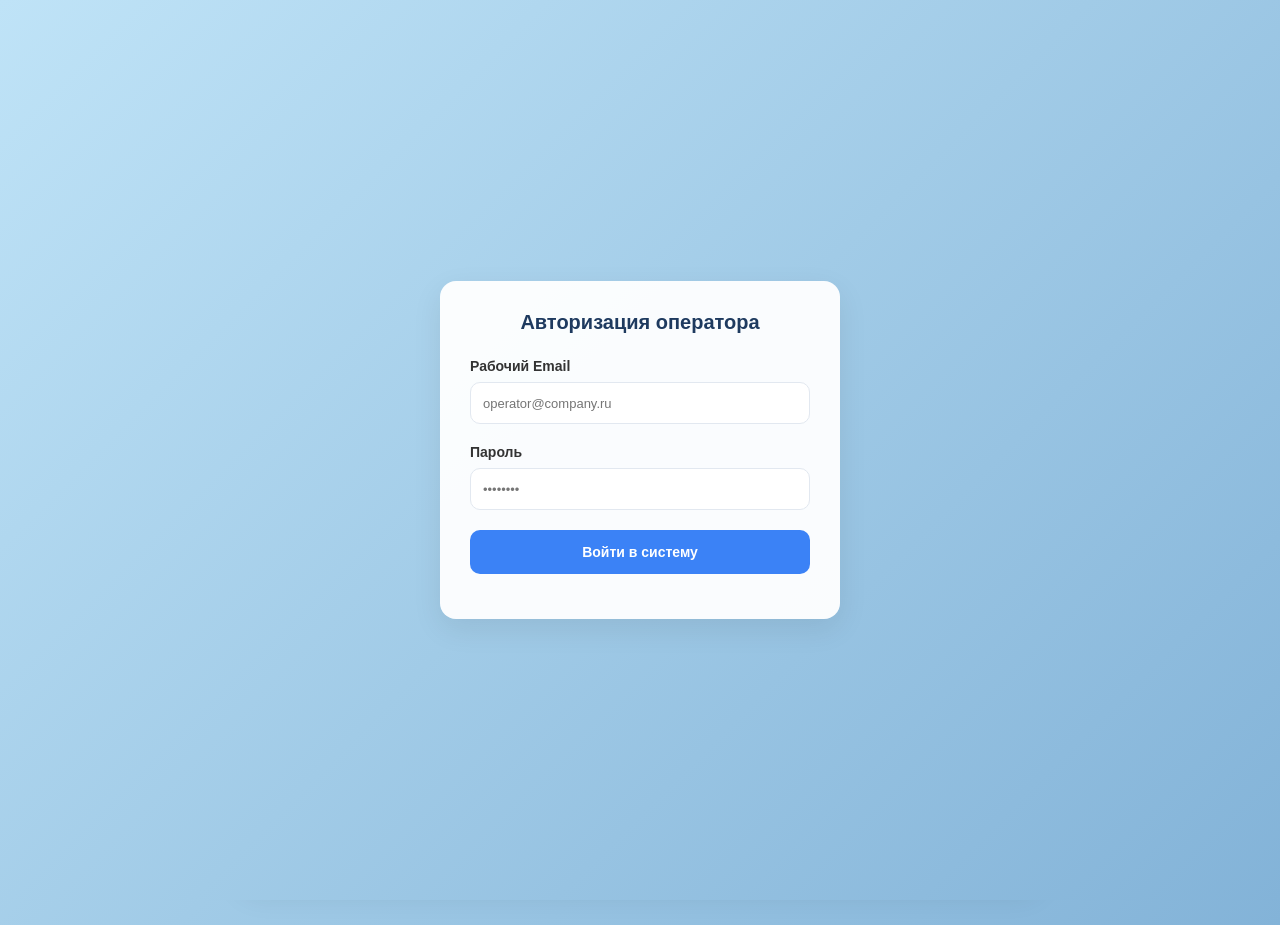
==== breaks.html @ 00e9ad68 "стабил" ====
<!DOCTYPE html>
<html lang="ru">
<head>
    <meta charset="UTF-8">
    <link rel="icon" type="image/jpg" href="favicon.jpg">
    <meta name="viewport" content="width=device-width, initial-scale=1.0">
    <title>Панель перерывов</title>
    <!-- Подключаем наш общий премиальный стиль -->
    <link rel="stylesheet" href="style.css">
</head>
<body>

<!-- ЭКРАН ЗАГРУЗКИ / ПРОВЕРКИ СЕССИИ -->
<div id="auth-loader" class="modal-overlay open" style="z-index: 9999; background: var(--bg-main);">
    <div style="text-align: center; padding: 30px 0;">
        <div style="font-size: 32px; margin-bottom: 16px; animation: pulse 1.5s infinite;">⏳</div>
        <h3 style="color: var(--text-main);">Проверка доступа...</h3>
    </div>
</div>

<!-- ОКНО ВЫБОРА КАНАЛА -->
<div id="channel-screen" class="hide">
    <div class="mac-channel-card">
        <div class="mac-channel-title">Выберите канал связи</div>
        
        <button class="btn-mac-channel ch-hl" onclick="selectChannel('HL')">
            <span>📞</span> Горячая линия
        </button>
        <button class="btn-mac-channel ch-live" onclick="selectChannel('LIVE')">
            <span>💬</span> Чат LIVETEX
        </button>
        <button class="btn-mac-channel ch-night" onclick="selectChannel('NIGHT')">
            <span>🌙</span> Чат LIVETEX Ночь
        </button>
        
        <button id="btn-back-to-id" class="btn-mac-channel hide" style="margin-top: 20px; border: 1px dashed rgba(255,255,255,0.2); background: transparent;" onclick="window.location.href='index.html'">
            <span>🏠</span> ИД 2.0
        </button>

        <!-- 🆕 КНОПКА ДЛЯ АДМИНА -->
        <button id="btn-admin-panel" class="btn-mac-channel hide" style="margin-top: 10px; background: rgba(255, 95, 86, 0.1); border-color: rgba(255, 95, 86, 0.3); color: #ff5f56;" onclick="openAdminPanel()">
            <span>👑</span> Панель Администратора
        </button>
    </div>
</div>

<!-- ОСНОВНОЕ ПРИЛОЖЕНИЕ ПЕРЕРЫВОВ (Без внешнего скролла) -->
<div id="breaks-app" class="hide app-fullscreen-wrapper">
    
    <!-- НОВЫЙ БЛОК СТАТИСТИКИ -->
    <div id="op-stats-hover" class="op-stats-hover">
        <div style="margin-bottom: 4px;">За смену: <span id="stat-shift-time">0 мин</span></div>
        <div>За месяц: <span id="stat-month-time">0 мин</span></div>
    </div>

    <!-- Навигационная панель -->
    <div class="mac-header">
        <div class="mac-header-left">
            <div class="mac-logo">LETU BREAKS</div>
            
            <div class="mac-divider"></div>
            <div class="header-info">
                ID: <span id="op-id-display" class="header-id-value"></span>
            </div>
            
            <div class="mac-divider"></div>
            <div class="header-info" id="op-date-display">...</div>
        </div>
        
        <div id="op-channel-display" class="channel-display-title"></div>
        
        <div class="header-actions-group">
                <!-- 👇 Добавили кнопку рефреша -->
                <button class="btn-theme-toggle" onclick="manualRefresh(this)" title="Обновить данные">🔄</button>
                
                <button id="theme-btn" class="btn-theme-toggle" onclick="toggleTheme()" title="Сменить тему">☀️</button>
                <button class="btn-back-channel hide" id="btn-back-to-id" style="font-weight: 600; color: #a855f7; border-color: rgba(168, 85, 247, 0.3);">🚌 В ИД 2.0</button>                <button class="btn-back-channel" onclick="goToChannelSelection()">◀ Канал связи</button>
                <button class="btn-theme-toggle" onclick="clearMyBookings()" title="Сбросить мои брони" style="width: auto; padding: 0 15px; font-size: 12px; font-weight: 600; color: #ff5f56; border-color: rgba(255, 95, 86, 0.3);">🗑 Сбросить все</button>
                <button class="btn-mac-logout" onclick="logout()">🚪 ВЫЙТИ</button>
            </div>
    </div>

    <!-- Область оператора (Занимает всё оставшееся место) -->
    <div id="op-dashboard" class="hide dashboard-flex-area">
        
        <!-- Выбранные мной слоты -->
        <div id="my-booked-tags" class="tags-wrapper">
            <!-- Теги появятся здесь -->
        </div>

    <!-- Сетка слотов -->
    <div id="dynamic-slots-grid" class="slots-grid"></div>

        </div>
    </div>

<script src="./supabase.min.js"></script>
<script src="breaks.js"></script>
<!-- ФУЛЛСКРИН ТАЙМЕР ПЕРЕРЫВА -->
<div id="fullscreen-timer-overlay" class="hide fullscreen-timer-wrapper">
    <div class="timer-content">
        <div class="timer-title">ПЕРЕРЫВ</div>
        <div id="big-timer-time" class="timer-time">00:00</div>
        <div id="big-timer-slot" class="timer-slot">00:00-00:00</div>
        
        <!-- 🆕 Кнопка досрочного завершения -->
        <button id="btn-end-timer-early" class="btn-end-early">⏹ Завершить досрочно</button>
    </div>
</div>
<!-- 👑 ПАНЕЛЬ АДМИНИСТРАТОРА -->
<div id="admin-app" class="hide app-fullscreen-wrapper">
    <div class="mac-header">
        <div class="admin-header-left">
            <div class="admin-logo">LETU ADMIN</div>
        </div>
        
        <div class="channel-display-title" style="color: #ff5f56;">МОНИТОРИНГ</div>
        
        <div class="header-actions-group">
                <!-- 👇 Добавили кнопку рефреша -->
                <button class="btn-theme-toggle" onclick="manualRefresh(this)" title="Обновить данные">🔄</button>
                
                <button id="admin-theme-btn" class="btn-theme-toggle" onclick="toggleTheme()" title="Сменить тему">☀️</button>
                <button class="btn-back-channel" onclick="closeAdminPanel()">◀ Канал связи</button>
                <button class="btn-mac-logout" onclick="logout()">🚪 ВЫЙТИ</button>
        </div>
    </div>

    <div class="dashboard-flex-area" style="padding: 20px; max-width: 1200px; margin: 0 auto; width: 100%;">
        
        <!-- Верхняя панель управления -->
        <div class="admin-controls-card">
            <div class="admin-tabs">
                <button id="adm-tab-HL" class="admin-tab active" onclick="loadAdminMonitor('HL')">📞 ЛИНИЯ</button>
                <button id="adm-tab-LIVE" class="admin-tab" onclick="loadAdminMonitor('LIVE')">💬 ЧАТ</button>
                <button id="adm-tab-NIGHT" class="admin-tab" onclick="loadAdminMonitor('NIGHT')">🌙 НОЧЬ</button>
            </div>
            <div class="admin-actions">
                <button class="btn-admin-action" onclick="openIntervalEditorModal()">Редактор интервалов</button>
                <button class="btn-admin-action" onclick="openAccountsModal()">Аккаунты</button>
                <button class="btn-admin-action" style="color: #ff5f56; border-color: rgba(255,95,86,0.3);" onclick="globalResetToday()">Глобальный сброс</button>
<!-- 👇 Изменили кнопку -->
                <button class="btn-admin-action" style="color: #00aeef; border-color: rgba(0,174,239,0.3);" onclick="openLogsModal()">🗄️ Панель логов</button>            </div>
        </div>

        <!-- Доска мониторинга -->
        <div class="admin-monitor-board">
            <div class="monitor-header" style="position: relative;">
                <div class="col-op">Оператор</div>
                <div class="col-slots">Забронированные интервалы</div>
                
                <!-- 🔍 ПОИСК ПО ОПЕРАТОРАМ В МОНИТОРИНГЕ -->
                <div class="mac-search-wrapper" style="position: absolute; right: 15px; top: 50%; transform: translateY(-50%); width: 220px; margin-bottom: 0;">
                    <input type="text" id="admin-search-input" class="mac-search-input" style="width: 100%; box-sizing: border-box; padding: 6px 30px 6px 12px;" placeholder="Поиск оператора..." oninput="filterAdminMonitor()" autocomplete="off">
                    <button type="button" class="mac-search-clear" id="admin-search-clear" onclick="clearAdminSearch()" style="top: 50%; transform: translateY(-50%);">✕</button>
                </div>
            </div>
            <!-- 👇 Добавили скролл (max-height и overflow-y) -->
            <div id="admin-monitor-list" style="max-height: 60vh; overflow-y: auto; overflow-x: hidden; padding-right: 5px;">
                <!-- Строки операторов появятся здесь -->
            </div>
        </div>

    </div>
</div>
<!-- ⚙️ МОДАЛКА РЕДАКТОРА ИНТЕРВАЛОВ -->
<div id="modal-interval-editor" class="modal-overlay" onclick="closeIntervalEditor(event)">
    <div class="modal-content" style="max-width: 550px; max-height: 85vh; display: flex; flex-direction: column;" onclick="event.stopPropagation()">
        <div style="display: flex; justify-content: space-between; align-items: center; margin-bottom: 15px;">
            <h3 class="input-label" style="font-size: 18px; margin: 0; color: var(--text-title);">⚙️ Редактор интервалов</h3>
            <button class="modal-close-right" onclick="closeIntervalEditor(null)"></button>
        </div>

        <!-- Переключатель каналов внутри модалки -->
        <div class="admin-tabs" style="margin-bottom: 20px; border-bottom: 1px solid var(--border-color); padding-bottom: 15px;">
            <button id="ie-tab-HL" class="admin-tab active" onclick="loadIntervalEditor('HL')">📞 ЛИНИЯ</button>
            <button id="ie-tab-LIVE" class="admin-tab" onclick="loadIntervalEditor('LIVE')">💬 ЧАТ</button>
            <button id="ie-tab-NIGHT" class="admin-tab" onclick="loadIntervalEditor('NIGHT')">🌙 НОЧЬ</button>
        </div>

        <!-- Контейнер для списков (скроллируемый) -->
        <div id="ie-lists-container" style="overflow-y: auto; flex: 1; margin-bottom: 20px; padding-right: 10px;">
            <!-- Списки будут генерироваться скриптом -->
        </div>

        <!-- Форма добавления нового интервала -->
        <div style="background: var(--bg-hover); padding: 16px; border-radius: 12px; border: 1px solid var(--border-color);">
            <div style="display: flex; gap: 12px; margin-bottom: 12px;">
                <div style="flex: 1;">
                    <label class="small-label">Тип интервала</label>
                    <select id="ie-new-type" class="input-textarea single-line w-100" style="padding: 0 10px;"></select>
                </div>
                <div style="flex: 1;">
                    <label class="small-label">Время (Напр: 12:00-12:15)</label>
                    <input type="text" id="ie-new-time" class="input-textarea single-line w-100" style="padding: 0 10px;" placeholder="00:00-00:00">
                </div>
            </div>
            
            <div style="display: flex; justify-content: space-between; align-items: center; border-top: 1px dashed var(--border-color); padding-top: 12px;">
                <label style="display: flex; align-items: center; gap: 8px; cursor: pointer; font-size: 13px; font-weight: 600; color: #a855f7;">
                    <input type="checkbox" id="ie-new-unique" style="width: 16px; height: 16px; accent-color: #a855f7;">
                    ✨ Уникальный интервал
                </label>
                <button onclick="addNewInterval()" class="btn-main btn-primary" style="padding: 8px 20px; flex: none;">➕ Добавить</button>
            </div>
        </div>
    </div>
</div>
<!-- 👥 МОДАЛКА УПРАВЛЕНИЯ АККАУНТАМИ -->
<div id="modal-accounts" class="modal-overlay" onclick="closeAccountsModal(event)">
    <div class="modal-content" style="max-width: 600px; max-height: 85vh; display: flex; flex-direction: column;" onclick="event.stopPropagation()">
        <div style="display: flex; justify-content: space-between; align-items: center; margin-bottom: 16px;">
            <h3 class="input-label" style="font-size: 17px; margin: 0; color: var(--text-title);">👥 Управление доступом операторов</h3>
            <button class="modal-close-right" onclick="closeAccountsModal(null)"></button>
        </div>

        <!-- 🔍 ПОИСК ПО ОПЕРАТОРАМ -->
        <div style="display: flex; justify-content: flex-end; margin-bottom: 15px;">
            <div class="mac-search-wrapper" style="width: 250px; margin-bottom: 0;">
                <input type="text" id="acc-search-input" class="mac-search-input" style="width: 100%; box-sizing: border-box;" placeholder="Поиск по имени..." oninput="filterAccountsSearch()" autocomplete="off">
                <button type="button" class="mac-search-clear" id="acc-search-clear" onclick="clearAccountsSearch()">✕</button>
            </div>
        </div>

        <!-- Фильтры статусов И кнопка массового подтверждения -->
        <div style="display: flex; justify-content: space-between; align-items: center; margin-bottom: 15px;">
            <div class="admin-tabs" style="margin-bottom: 0;">
                <button id="acc-tab-all" class="admin-tab active" onclick="setAccountsFilter('all')">Все</button>
                <button id="acc-tab-pending" class="admin-tab" onclick="setAccountsFilter('pending')">Ожидают подтверждения</button>
                <button id="acc-tab-confirmed" class="admin-tab" onclick="setAccountsFilter('confirmed')">Подтвержденные</button>
            </div>
            
            <!-- 👇 Новая маковская кнопка (по умолчанию скрыта классом hide) -->
            <button id="btn-confirm-all" class="hide" style="background: #22c55e; color: #fff; border: none; padding: 6px 14px; border-radius: 6px; font-size: 13px; font-weight: 600; cursor: pointer; transition: 0.2s; box-shadow: 0 2px 5px rgba(34,197,94,0.3);" onclick="confirmAllPendingAccounts()" onmouseover="this.style.opacity='0.8'" onmouseout="this.style.opacity='1'">✅ Подтвердить всех</button>
        </div>

        <!-- Список учетных записей -->
        <div id="accounts-list-container" style="overflow-y: auto; flex: 1; padding-right: 4px; min-height: 250px;">
            <!-- Строки пользователей генерируются JS -->
        </div>
    </div>
</div>

<!-- 🗄️ МОДАЛКА ПАНЕЛИ ЛОГОВ -->
<div id="modal-logs" class="modal-overlay" onclick="closeLogsModal(event)">
    <div class="modal-content" style="max-width: 450px; display: flex; flex-direction: column; gap: 15px;" onclick="event.stopPropagation()">
    <div style="display: flex; justify-content: space-between; align-items: center; margin-bottom: 5px;">
            <h3 class="input-label" style="font-size: 17px; margin: 0; color: var(--text-title);">🗄️ Управление логами</h3>
            <button class="modal-close-right" onclick="closeLogsModal(null)"></button>
        </div>
        
        <p style="font-size: 13px; color: var(--text-muted); margin: 0 0 10px 0;">Выберите период. Если даты не выбраны, скачается вся история.</p>

        <div style="display: flex; gap: 10px;">
            <div style="flex: 1;">
                <label class="small-label">С даты:</label>
                <input type="date" id="log-date-start" class="input-textarea single-line w-100" style="padding: 0 10px; cursor: pointer;">
            </div>
            <div style="flex: 1;">
                <label class="small-label">По дату:</label>
                <input type="date" id="log-date-end" class="input-textarea single-line w-100" style="padding: 0 10px; cursor: pointer;">
            </div>
        </div>

        <div style="display: flex; gap: 10px; margin-top: 15px;">
            <button class="btn-main btn-primary" style="flex: 1; padding: 10px; background: #00aeef; color: white;" onclick="actionLogs('download')">📥 Скачать CSV</button>
            <button class="btn-main btn-primary" style="flex: 1; padding: 10px; background: rgba(255, 95, 86, 0.1); color: #ff5f56; border: 1px solid rgba(255, 95, 86, 0.3);" onclick="actionLogs('delete')">🗑️ Удалить</button>
        </div>
    </div>
</div>
</body>
</html>
---- style.css ----
/* ========================================================
   🎨 КОРНЕВЫЕ ПЕРЕМЕННЫЕ (СВЕТЛАЯ И ТЁМНАЯ ТЕМЫ)
   ======================================================== */
:root {
    --bg-main: linear-gradient(135deg, #bfe3f7 0%, #a1cbe7 50%, #83b3d8 100%);
    --bg-card: rgba(255, 255, 255, 0.95);
    --bg-modal: #ffffff;
    --bg-element: #f1f5f9;
    --bg-hover: #f8fafc;
    --bg-input: #ffffff;
    
    --text-main: #333333;
    --text-title: #1e3a5f;
    --text-muted: #64748b;
    --text-input: #0f172a;
    
    --border-color: #e2e8f0;
    --shadow-main: 0 10px 30px rgba(0, 0, 0, 0.08);
    
    --primary: #3b82f6;
    --primary-hover: #2563eb;
    --primary-text: #ffffff;
    
    --success: #16a34a;
    --success-bg: #f0fdf4;
    --success-border: #bbf7d0;
    
    --danger: #ef4444;
    --danger-bg: #fee2e2;
    --danger-hover: #dc2626;
    
    --badge-blue-bg: #eff6ff;
    --badge-blue-text: #2563eb;
    --badge-blue-border: #bfdbfe;
    
    --modal-overlay: rgba(0, 0, 0, 0.5);
}

body.dark-mode {
    /* Включаем нативные темные скроллбары браузера */
    color-scheme: dark;
    
    /* 🍎 Нейтральные серые фоны в стиле macOS */
    --bg-main: linear-gradient(135deg, #242424 0%, #121212 100%);
    --bg-card: #1e1e1e; /* Классический фон окна (нейтральный темно-серый) */
    --bg-element: #2d2d2d; /* Фон панелей и кнопок (чуть светлее окна) */
    --bg-hover: rgba(255, 255, 255, 0.1);
    --bg-input: #141414; /* Темные инпуты (утопленные) */
    
    /* 🍎 Системный текст */
    --text-main: #ececec;
    --text-title: #ffffff; /* Нейтрально-белый заголовок */
    --text-muted: #98989d; /* Оригинальный системный серый Apple */
    --text-input: #ffffff;
    
    /* Тонкие границы в стиле Mac */
    --border-color: #38383a; 
    --shadow-main: 0 10px 30px rgba(0, 0, 0, 0.5);
    
    /* 🍎 Оригинальный синий акцент macOS */
    --primary: #0a84ff; 
    --primary-hover: #0070e0;
    --primary-text: #ffffff;
    
    /* 🍎 Оригинальный зеленый macOS */
    --success: #32d74b; 
    --success-bg: rgba(50, 215, 75, 0.15);
    --success-border: #28a745;
    
    /* 🍎 Оригинальный красный macOS */
    --danger: #ff453a; 
    --danger-bg: rgba(255, 69, 58, 0.15);
    --danger-hover: #ff3b30;
    
    /* Плашки магазинов */
    --badge-blue-bg: rgba(10, 132, 255, 0.15);
    --badge-blue-text: #6ea8fe;
    --badge-blue-border: #0a84ff;
    
    /* Фон модалки совпадает с карточками */
    --bg-modal: var(--bg-card);
    --modal-overlay: rgba(0, 0, 0, 0.65);
}

/* ========================================================
   🌐 БАЗОВЫЕ СТИЛИ
   ======================================================== */
html { scroll-behavior: smooth; }

* {
    box-sizing: border-box;
    margin: 0;
    padding: 0;
    font-family: -apple-system, BlinkMacSystemFont, "Segoe UI", Roboto, Helvetica, Arial, sans-serif;
}

body {
    background: var(--bg-main);
    min-height: 100vh;
    display: flex;
    justify-content: center;
    align-items: flex-start;
    padding: 40px 20px;
    color: var(--text-main);
    transition: background 0.3s ease, color 0.3s ease;
}

.app-card {
    background: var(--bg-card);
    width: 100%;
    max-width: 800px;
    border-radius: 16px;
    box-shadow: var(--shadow-main);
    padding: 30px;
}

.app-title {
    text-align: center;
    font-size: 20px;
    font-weight: 700;
    color: var(--text-title);
    margin-bottom: 24px;
    display: flex;
    justify-content: center;
    align-items: center;
    gap: 8px;
}

/* ========================================================
   🛠️ УТИЛИТЫ (Взамен старых инлайн-стилей)
   ======================================================== */
.flex-row { display: flex; gap: 10px; margin-bottom: 15px; width: 100%; }
.flex-1 { flex: 1; min-width: 0; } /* min-width 0 нужен, чтобы инпуты не ломали флекс-сетку */
.flex-2 { flex: 2; min-width: 0; }
.w-100 { width: 100%; }
.single-line { height: 42px !important; margin-bottom: 0 !important; padding: 10px 12px !important; }
.small-label { font-size: 11px !important; color: var(--text-muted) !important; text-transform: uppercase; margin-bottom: 6px; font-weight: 700; display: block; }
.text-center { text-align: center; }
.mb-20 { margin-bottom: 20px; }
.mt-12 { margin-top: 12px; }
.status-message { margin-top: 15px; font-size: 13px; text-align: center; font-weight: 500; }
.auth-card { max-width: 400px; margin: auto; }
.hide { display: none !important; }

/* ========================================================
   🎛️ НАВИГАЦИЯ И СТАТУС-БАРЫ
   ======================================================== */
.status-bar-top {
    display: flex; justify-content: flex-end; align-items: center;
    gap: 14px; font-size: 11px; color: var(--text-muted);
    margin-top: -16px; margin-bottom: 16px;
}

.status-active { display: flex; align-items: center; gap: 6px; color: var(--success); font-weight: 500; }
.status-refresh-btn { color: var(--primary); cursor: pointer; font-weight: 500; }
.status-refresh-btn:hover { text-decoration: underline; }

.top-navbar {
    display: flex; justify-content: center; align-items: center; gap: 10px;
    background: var(--bg-element); padding: 6px; border-radius: 10px; margin-bottom: 24px;
}

.nav-btn {
    flex: 1; border: none; padding: 10px 14px; font-size: 13px; font-weight: 500;
    border-radius: 8px; cursor: pointer; background: transparent; color: var(--text-muted);
    transition: all 0.2s ease; display: flex; justify-content: center; align-items: center; gap: 6px;
}

.nav-btn.active {
    background: var(--primary); color: var(--primary-text);
    box-shadow: 0 2px 8px rgba(0, 0, 0, 0.15);
}

.btn-logout {
    border: none; padding: 10px 14px; font-size: 13px; font-weight: 600;
    border-radius: 8px; cursor: pointer; background: var(--danger-bg);
    color: var(--danger); display: flex; align-items: center; gap: 4px; transition: all 0.2s ease;
}

.btn-logout:hover { background: var(--danger-hover); color: #ffffff; }

/* ========================================================
   🛠️ ПАНЕЛЬ УПРАВЛЕНИЯ ЗАКАЗОМ
   ======================================================== */
.order-management-panel {
    display: flex; gap: 12px; background: var(--bg-element); padding: 10px;
    border-radius: 12px; margin-bottom: 24px; border: 1px solid var(--border-color);
}

.btn-order-action {
    flex: 1; border: 1px solid var(--border-color); padding: 12px 16px; font-size: 13px;
    font-weight: 600; border-radius: 8px; cursor: pointer; background: var(--bg-input);
    color: var(--text-main); transition: all 0.2s ease; display: flex; justify-content: center; gap: 8px;
}

.btn-order-action:hover { background: #6366f1; color: #ffffff; border-color: #6366f1; }

/* ========================================================
   📝 ПОЛЯ ВВОДА И ТОВАРНЫЕ СПИСКИ
   ======================================================== */
.input-group { margin-bottom: 20px; }
.input-label { display: block; font-size: 14px; font-weight: 700; color: var(--text-main); margin-bottom: 8px; }

.input-textarea {
    width: 100%; height: 120px; padding: 12px; border: 1px solid var(--border-color);
    border-radius: 10px; font-size: 13px; background: var(--bg-input); color: var(--text-input);
    resize: vertical; outline: none; transition: border-color 0.2s ease;
}

.input-textarea:focus { border-color: var(--primary); }

.flex-header { display: flex; justify-content: space-between; align-items: center; margin-bottom: 8px; }
.product-list-wrapper { display: flex; flex-direction: column; margin-bottom: 15px; position: relative; }

.mac-clear-btn {
    width: 14px; height: 14px; background-color: #ff5f56; border: 1px solid #e0443e;
    border-radius: 50%; cursor: pointer; color: transparent; opacity: 0; pointer-events: none; transition: opacity 0.25s ease;
}

.product-list-wrapper:not(:has(textarea:placeholder-shown)) .mac-clear-btn { opacity: 1; pointer-events: auto; }

.btn-delete { background: none; border: none; color: var(--danger); font-size: 12px; cursor: pointer; font-weight: 500; }
.btn-add {
    width: 100%; background: var(--success); color: white; border: none; padding: 12px; font-size: 14px;
    font-weight: 600; border-radius: 10px; cursor: pointer; margin-bottom: 16px; display: flex; justify-content: center; gap: 6px;
}

.actions-panel { display: flex; gap: 12px; margin-bottom: 20px; }
.btn-main {
    flex: 1; padding: 14px; font-size: 14px; font-weight: 600;
    border-radius: 10px; border: none; cursor: pointer; text-align: center;
}

.btn-primary { background: var(--primary); color: white; }
.btn-secondary { background: var(--text-muted); color: white; }

/* ========================================================
   📊 РЕЗУЛЬТАТЫ И ТАБЛИЦЫ
   ======================================================== */
.results-card { background: var(--bg-modal); border: 1px solid var(--border-color); border-radius: 12px; padding: 20px; margin-top: 24px; }
.result-row { display: flex; justify-content: space-between; align-items: center; padding: 12px 0; border-bottom: 1px solid var(--bg-element); gap: 16px; }
.result-row:last-child { border-bottom: none; }
.result-city { font-weight: 600; font-size: 14px; color: var(--text-main); }
.clickable-city-title { color: var(--primary); text-decoration: underline; cursor: pointer; }
.badges-container { display: flex; gap: 8px; flex-wrap: wrap; }

.store-badge {
    background: var(--badge-blue-bg); color: var(--badge-blue-text); border: 1px solid var(--badge-blue-border);
    padding: 6px 12px; font-size: 12px; font-weight: 600; border-radius: 20px; cursor: pointer;
}

.store-badge.exact-badge { background: var(--success-bg); color: var(--success); border-color: var(--success-border); }
.store-badge.selected-active { background-color: #4f46e5; color: #ffffff; border: 2px solid #4338ca; }

/* Подсветка города */
.highlight-city { border: 2px solid #ff4b91; background-color: rgba(255, 75, 145, 0.08); border-radius: 12px; padding: 10px; }
.geo-block { margin-top: 20px; padding-top: 20px; border-top: 2px dashed var(--border-color); }
.geo-input-wrapper { display: flex; gap: 10px; margin-top: 10px; }
.btn-orange { background: #ea580c; color: white; border: none; padding: 0 20px; border-radius: 10px; cursor: pointer; font-weight: 600;}

/* Раздельные блоки результатов */
.results-group-block { margin-bottom: 20px; }
.results-group-title { font-size: 13px; font-weight: 700; text-transform: uppercase; padding-bottom: 8px; margin-bottom: 6px; border-bottom: 2px solid var(--border-color); }
.exact-group-title { color: var(--success); border-bottom-color: var(--success-border); }
.soft-group-title { color: var(--primary); border-bottom-color: var(--badge-blue-border); margin-top: 14px; }
.static-code-title { font-weight: 700; color: var(--text-main); }

/* ========================================================
   🪐 ПЛАВАЮЩИЕ И МОДАЛЬНЫЕ ОКНА
   ======================================================== */
.floating-modal {
    position: fixed; background: var(--bg-modal); border-radius: 12px;
    box-shadow: 0 20px 30px rgba(0, 0, 0, 0.35); border: 1px solid var(--border-color);
    z-index: 2000; display: none; flex-direction: column; overflow: hidden;
}

.floating-modal-header {
    padding: 14px 16px; background: var(--bg-element); border-bottom: 1px solid var(--border-color);
    display: flex; justify-content: space-between; align-items: center; cursor: move;
}

.floating-modal-header span { font-size: 14px; font-weight: 700; color: var(--text-main); }
.floating-modal-body { padding: 20px; overflow-y: auto; flex-grow: 1; }

.floating-modal-wide {
    width: 96vw; max-width: 1600px; min-width: 950px;
    height: 85vh; max-height: 900px;
}

/* Колонки внутри широкого окна */
.modal-columns-container {
    display: flex; gap: 24px; width: 100%; height: 100%; flex: 1; min-height: 0;
}
.modal-column-divider { width: 1px; background: var(--border-color); flex-shrink: 0; }
.modal-column-left { flex: 1.1; display: flex; flex-direction: column; height: 100%; overflow-y: auto; padding-right: 8px; }
.modal-column-right { flex: 1.4; display: flex; flex-direction: column; height: 100%; min-height: 0; }

#script-live-output {
    width: 100%; flex: 1; background: var(--bg-hover); padding: 16px;
    border: 1px solid var(--border-color); border-radius: 10px; overflow-y: auto;
    margin-bottom: 12px; white-space: pre-wrap; line-height: 1.6; min-height: 0; color: var(--text-input);
}

.script-product-row {
    background: var(--bg-element); padding: 12px; border-radius: 10px;
    border: 1px solid var(--border-color); margin-bottom: 12px; position: relative;
}

/* Переключатели режимов полей (Скрыто/Активно) */
.field-muted { opacity: 0.35; pointer-events: none; transition: opacity 0.2s ease; }
.field-active { opacity: 1; pointer-events: auto; transition: opacity 0.2s ease; }

/* Кнопки управления окнами macOS */
.modal-control-btn {
    width: 24px; height: 24px; border: none; border-radius: 50%; display: flex;
    align-items: center; justify-content: center; font-size: 11px; cursor: pointer; color: transparent;
}
.floating-modal-header:hover .modal-control-btn { color: rgba(0,0,0,0.6); }
.modal-btn-minimize { background-color: #f59e0b; }
.modal-btn-close { background-color: #ef4444; }
.modal-btn-refresh { background-color: #3b82f6; color: #fff; }

.modal-close-right, .modal-btn-blue {
    width: 24px; height: 24px; background: none; border: none; cursor: pointer; padding: 0;
    display: flex; align-items: center; justify-content: center; position: relative;
}
.modal-close-right::after, .modal-btn-blue::after {
    content: ''; width: 14px; height: 14px; border-radius: 50%; display: block;
}
.modal-btn-blue::after { background-color: #3b82f6; border: 1px solid #1d4ed8; }
.modal-close-right::after { background-color: #ff5f56; border: 1px solid #e0443e; }

/* Обычное модальное окно (Карточка магазина) */
.modal-overlay {
    position: fixed; top: 0; left: 0; right: 0; bottom: 0; background: var(--modal-overlay);
    display: flex; justify-content: center; align-items: center; z-index: 3000; opacity: 0; pointer-events: none; transition: opacity 0.2s;
}
.modal-overlay.open { opacity: 1; pointer-events: auto; }
.modal-content { background: var(--bg-modal); padding: 24px; border-radius: 14px; width: 100%; max-width: 450px; position: relative;}
.modal-close { position: absolute; top: 12px; right: 14px; background: none; border: none; font-size: 20px; cursor: pointer; color: var(--text-muted); }
.modal-row { display: flex; justify-content: space-between; align-items: center; background: var(--bg-hover); padding: 10px 12px; border-radius: 8px; margin-top: 8px; font-size: 13px; }
.btn-copy { background: none; border: none; cursor: pointer; font-size: 14px; }
.btn-select-store-modal { width: 100%; padding: 12px; font-size: 13px; font-weight: 600; border-radius: 8px; border: none; cursor: pointer; margin-top: 15px; }
.btn-select-store-modal.not-selected { background: var(--bg-element); color: var(--text-main); }
.btn-select-store-modal.is-selected { background: var(--success); color: white; }

/* ========================================================
   🔘 ПЕРЕКЛЮЧАТЕЛЬ (ТОГГЛ) И БЕЙДЖИ
   ======================================================== */
.script-toggle { position: relative; display: inline-block; width: 44px; height: 24px; cursor: pointer; flex-shrink: 0; }
.script-toggle input { opacity: 0; width: 0; height: 0; position: absolute; }
.script-toggle-slider {
    position: absolute; top: 0; left: 0; right: 0; bottom: 0;
    background-color: #10b981; border-radius: 24px; transition: 0.25s; box-shadow: inset 0 1px 3px rgba(0,0,0,0.2);
}
.script-toggle-slider::before {
    content: ""; position: absolute; height: 18px; width: 18px; left: 3px; bottom: 3px;
    background-color: #fff; border-radius: 50%; transition: 0.25s; box-shadow: 0 2px 4px rgba(0,0,0,0.25);
}
.script-toggle input:checked + .script-toggle-slider { background-color: #ec4899; box-shadow: 0 0 8px rgba(236, 72, 153, 0.4); }
.script-toggle input:checked + .script-toggle-slider::before { transform: translateX(20px); }

.script-hint-badge {
    display: inline-block; background: var(--bg-element); color: var(--text-muted);
    font-size: 12px; font-weight: 500; padding: 2px 8px; border-radius: 6px; border: 1px dashed var(--border-color); cursor: help; margin-left: 4px; line-height: 1.4;
}
.btn-add-modal-product {
    background: var(--badge-blue-bg) !important; color: var(--primary) !important; border: 1px dashed var(--badge-blue-border) !important;
}

/* ========================================================
   🔍 ПОИСК MacOS
   ======================================================== */
.mac-search-wrapper { position: relative; display: flex; align-items: center; }
.mac-search-input {
    width: 130px; height: 26px; padding: 0 24px 0 26px; background: rgba(0, 0, 0, 0.05);
    border: 1px solid rgba(0, 0, 0, 0.1); border-radius: 6px; color: var(--text-input);
    font-size: 12px; outline: none; transition: width 0.2s;
}
body.dark-mode .mac-search-input { background: rgba(255, 255, 255, 0.08); border-color: rgba(255, 255, 255, 0.12); color: #f8fafc; }
.mac-search-input:focus { width: 170px; border-color: var(--primary); }
.mac-search-clear {
    position: absolute; right: 6px; background: var(--border-color); border: none; color: var(--text-muted);
    width: 14px; height: 14px; border-radius: 50%; display: flex; align-items: center; justify-content: center;
    font-size: 9px; cursor: pointer; opacity: 0;
}
.mac-search-input:focus + .mac-search-clear, .mac-search-wrapper:hover .mac-search-clear { opacity: 1; }

/* ========================================================
   ✉️ ОКНО ШАБЛОНОВ (ФОРМА ОТПРАВКИ)
   ======================================================== */
.shablon-modal-window { border-radius: 16px; background: var(--bg-modal); border: 1px solid var(--border-color); overflow: hidden; }
.shablon-items-wrapper { display: flex; flex-direction: column; gap: 10px; max-height: 420px; overflow-y: auto; padding-right: 2px; }
.shablon-items-wrapper::-webkit-scrollbar { width: 6px; }
.shablon-items-wrapper::-webkit-scrollbar-thumb { background: var(--border-color); border-radius: 4px; }
.shablon-card-btn { width: 100%; padding: 12px 14px; background: var(--bg-input); border: 1px solid var(--border-color); border-radius: 12px; display: flex; align-items: center; justify-content: space-between; cursor: pointer; text-align: left; transition: all 0.2s; }
.shablon-card-btn:hover { background: var(--bg-hover); transform: translateY(-1px); }
.shablon-left-content { display: flex; align-items: center; gap: 10px; }
.shablon-icon-box { width: 32px; height: 32px; border-radius: 8px; background: var(--badge-blue-bg); color: var(--badge-blue-text); display: flex; justify-content: center; align-items: center; }
.shablon-title-text { font-size: 13.5px; font-weight: 600; color: var(--text-main); }
.shablon-hint-tag { font-size: 11px; background: var(--bg-element); color: var(--text-muted); padding: 4px 8px; border-radius: 6px; }
.shablon-card-btn.copied { background: var(--success) !important; border-color: var(--success-border) !important; }
.shablon-card-btn.copied .shablon-title-text, .shablon-card-btn.copied .shablon-icon-box { color: #fff !important; background: transparent !important; }
.shablon-card-btn.copied .shablon-hint-tag { background: rgba(255, 255, 255, 0.2) !important; color: #fff !important; }

/* ========================================================
   ⏳ ЛИСТ ОЖИДАНИЯ И ТАБЛИЦЫ
   ======================================================== */
.wl-add-form { display: none; background: var(--bg-hover); border: 1px solid var(--border-color); border-radius: 8px; padding: 16px; margin: 12px 16px 0 16px; }
.wl-add-form.active { display: block; }
.wl-form-grid { display: grid; grid-template-columns: 1fr 1fr; gap: 12px; }
.wl-form-group { display: flex; flex-direction: column; gap: 4px; }
.wl-form-group.full-width { grid-column: span 2; }
.wl-form-group label { font-size: 12px; color: var(--text-muted); font-weight: 600; }
.wl-form-grid input, .wl-form-grid select { background: var(--bg-input); border: 1px solid var(--border-color); border-radius: 6px; padding: 8px 10px; color: var(--text-input); font-size: 13px; outline: none; }
.wl-form-actions { margin-top: 14px; display: flex; justify-content: flex-end; gap: 8px; }
.wl-btn-save { background: var(--primary); color: #fff; border: none; padding: 8px 16px; border-radius: 6px; font-weight: 600; font-size: 13px; cursor: pointer; }
.wl-btn-delete { background: var(--danger); color: #fff; border: none; padding: 8px 16px; border-radius: 6px; font-weight: 600; font-size: 13px; cursor: pointer; }

.wl-data-table { width: 100%; border-collapse: collapse; }
.wl-data-table th { position: sticky; top: 0; z-index: 10; background: var(--bg-element); color: var(--text-muted); padding: 12px 10px; text-align: left; border-bottom: 2px solid var(--border-color); }
.wl-data-table td { padding: 12px 10px; border-bottom: 1px solid var(--border-color); color: var(--text-main); }
.wl-data-table tbody tr:hover { background: var(--bg-hover); }
.wl-badge { background: var(--badge-blue-bg); color: var(--badge-blue-text); padding: 3px 8px; border-radius: 12px; font-size: 11px; font-weight: 600; }
.wl-id-cell { font-weight: bold; color: var(--primary); cursor: pointer; }
.wl-status-cell { cursor: pointer; }
.wl-status-btn { color: var(--success); font-weight: 600; }
.wl-status-cell:hover .wl-status-btn { color: var(--danger); }

/* ========================================================
   🧭 ПЛАВАЮЩАЯ НАВИГАЦИЯ
   ======================================================== */
.scroll-nav { position: fixed; bottom: 20px; right: 20px; display: flex; flex-direction: column; gap: 10px; z-index: 1000; opacity: 0; pointer-events: none; }
.scroll-nav.visible { opacity: 1; pointer-events: auto; }
.scroll-nav button { width: 45px; height: 45px; border-radius: 50%; border: none; background-color: var(--primary); color: white; font-size: 18px; cursor: pointer; box-shadow: 0 4px 10px rgba(0,0,0,0.2); transition: 0.2s; }
.scroll-nav button:hover { transform: scale(1.1); }

/* ========================================================
   📱 АДАПТИВНОСТЬ (МЕДИАЗАПРОСЫ ДЛЯ МОБИЛОК)
   ======================================================== */
@media (max-width: 768px) {
    body { padding: 10px; }
    .app-card { padding: 15px; }
    .top-navbar, .order-management-panel, .actions-panel, .geo-input-wrapper { flex-direction: column; }
    .nav-btn, .btn-order-action, .btn-main, .geo-input-wrapper input, .geo-input-wrapper button { width: 100%; margin-bottom: 5px; }
    .modal-columns-container { flex-direction: column; }
    .floating-modal-wide { width: 95vw !important; height: 90vh !important; left: 2.5vw !important; top: 5vh !important; min-width: 300px; }
    .result-row { flex-direction: column; align-items: flex-start; }
    .badges-container { width: 100%; }
    #modal-waiting-list { width: 95vw !important; left: 2.5vw !important; }
    #wl-table-container { overflow-x: auto; }
}

/* ========================================================
   🏙️ МОДАЛКА МАГАЗИНОВ ГОРОДА (CITY SHOPS MODAL)
   ======================================================== */
.city-modal-overlay {
    position: fixed; top: 0; left: 0; width: 100%; height: 100%;
    background: var(--modal-overlay); display: flex; align-items: center; justify-content: center;
    z-index: 9999; backdrop-filter: blur(4px); animation: fadeInModal 0.2s ease-out;
}

.city-modal-container {
    background: var(--bg-modal); border: 1px solid var(--border-color); width: 90%; max-width: 500px;
    border-radius: 12px; padding: 20px; box-shadow: var(--shadow-main);
    max-height: 85vh; display: flex; flex-direction: column;
}

.city-modal-header {
    display: flex; justify-content: space-between; align-items: center; margin-bottom: 16px; 
    border-bottom: 1px solid var(--border-color); padding-bottom: 10px;
}

.city-modal-header h3 { margin: 0; color: var(--primary); font-size: 16px; font-weight: 700; }
.city-modal-close-btn { background: transparent; border: none; color: var(--text-muted); font-size: 24px; cursor: pointer; font-weight: bold; line-height: 1; }
.city-modal-close-btn:hover { color: var(--text-main); }

.city-modal-body { overflow-y: auto; flex-grow: 1; padding-right: 4px; }

.city-modal-store-card {
    background: var(--bg-hover); border: 1px solid var(--border-color); padding: 14px; 
    border-radius: 8px; margin-bottom: 10px; display: flex; flex-direction: column; gap: 6px; color: var(--text-main);
}
.city-modal-store-card .store-title { font-weight: 700; color: var(--text-title); font-size: 14px; }
.city-modal-store-card .store-address { font-size: 12px; color: var(--text-muted); }

.city-modal-badge { font-size: 11px; padding: 3px 10px; border-radius: 12px; font-weight: 600; display: inline-block; }
.city-modal-badge.available-badge { background-color: var(--badge-blue-bg); color: var(--badge-blue-text); border: 1px solid var(--badge-blue-border); }
.city-modal-badge.selected-badge { background-color: var(--success-bg); color: var(--success); border: 1px solid var(--success-border); }
.city-modal-badge.empty-badge { background-color: var(--danger-bg); color: var(--danger); border: 1px solid var(--danger-hover); }

.city-modal-select-btn {
    margin-top: 6px; border: none; padding: 8px 12px; border-radius: 6px; cursor: pointer; 
    font-size: 12px; font-weight: 600; width: 100%; transition: background 0.15s ease;
}
.city-modal-select-btn.available { background-color: var(--primary); color: var(--primary-text); }
.city-modal-select-btn.available:hover { background-color: var(--primary-hover); }
.city-modal-select-btn.selected { background-color: var(--success); color: white; }
.city-modal-select-btn.disabled { background-color: var(--bg-element); color: var(--text-muted); border: 1px solid var(--border-color); cursor: not-allowed; opacity: 0.8; }

@keyframes fadeInModal { from { opacity: 0; } to { opacity: 1; } }

/* ========================================================
   💡 ТУЛТИПЫ ДЛЯ СКРИПТА
   ======================================================== */
.script-hint-badge {
    position: relative;
    cursor: help;
    display: inline-flex;
    align-items: center;
    justify-content: center;
    margin-left: 6px;
    color: var(--primary);
    font-size: 16px;
    font-style: normal;
}

/* Сама всплывающая подсказка */
.script-hint-badge:hover::after {
    content: attr(data-tooltip);
    position: absolute;
    bottom: 130%;
    left: 50%;
    transform: translateX(-50%);
    background: var(--text-title);
    color: #ffffff;
    padding: 10px 14px;
    border-radius: 8px;
    font-size: 12px;
    font-weight: 500;
    line-height: 1.4;
    white-space: normal;
    width: max-content;
    max-width: 280px;
    text-align: center;
    box-shadow: 0 4px 12px rgba(0, 0, 0, 0.2);
    z-index: 1000;
    pointer-events: none;
}

/* Треугольный хвостик вниз */
.script-hint-badge:hover::before {
    content: '';
    position: absolute;
    bottom: 95%;
    left: 50%;
    transform: translateX(-50%);
    border: 7px solid transparent;
    border-top-color: var(--text-title);
    z-index: 1000;
    pointer-events: none;
}

/* ========================================================
   🍞 ВСПЛЫВАЮЩИЕ УВЕДОМЛЕНИЯ (TOAST)
   ======================================================== */
.toast-notification {
    position: fixed;
    bottom: 40px;
    left: 50%;
    transform: translate(-50%, 20px);
    background: rgba(30, 30, 30, 0.85);
    backdrop-filter: blur(10px);
    -webkit-backdrop-filter: blur(10px);
    color: #ffffff;
    padding: 12px 24px;
    border-radius: 24px;
    font-size: 14px;
    font-weight: 500;
    box-shadow: 0 10px 30px rgba(0, 0, 0, 0.4);
    border: 1px solid rgba(255, 255, 255, 0.1);
    opacity: 0;
    pointer-events: none;
    z-index: 99999;
    transition: opacity 0.3s cubic-bezier(0.16, 1, 0.3, 1), transform 0.3s cubic-bezier(0.16, 1, 0.3, 1);
}

.toast-notification.show {
    opacity: 1;
    transform: translate(-50%, 0);
}

/* ========================================================
   🛠️ ПОДСКАЗКИ В ТЕМНОЙ ТЕМЕ
   ======================================================== */
body.dark-mode .script-hint-badge:hover::after {
    background: #38383a; /* Строгий темно-серый цвет в стиле macOS */
    color: #ffffff;      /* Белый текст */
    border: 1px solid #4d4d4f; /* Тонкая рамка для контраста */
}

body.dark-mode .script-hint-badge:hover::before {
    border-top-color: #38383a; /* Красим треугольный хвостик в тот же серый */
}

/* ========================================================
   🍏 ПРЕМИАЛЬНЫЕ КНОПКИ В СТИЛЕ MACOS (ТЕМНАЯ ТЕМА)
   ======================================================== */

/* 1. Успокаиваем зеленые плашки магазинов (убираем кислотную рамку) */
body.dark-mode {
    --success: #30d158; /* Оригинальный iOS/Mac зеленый */
    --success-bg: rgba(48, 209, 88, 0.12);
    --success-border: rgba(48, 209, 88, 0.25); /* Мягкая, полупрозрачная рамка */
}

/* 2. Большая зеленая кнопка (глубокий, спокойный зеленый) */
body.dark-mode .btn-add {
    background: #248a3d !important; 
    border: 1px solid #1a6b2e !important;
    color: #ffffff !important;
    box-shadow: 0 1px 3px rgba(0,0,0,0.3);
}
body.dark-mode .btn-add:hover {
    background: #2ea043 !important;
}

/* 3. Кнопка "Сбросить всё" (нативный графитовый цвет macOS) */
body.dark-mode .btn-secondary {
    background: #3a3a3c !important;
    border: 1px solid #545456 !important;
    color: #ececec !important;
    box-shadow: 0 1px 3px rgba(0,0,0,0.3);
}
body.dark-mode .btn-secondary:hover {
    background: #444446 !important;
}

/* 4. Оранжевая кнопка "Найти ближайший" (оригинальный Apple Orange) */
body.dark-mode .btn-orange {
    background: #e58600 !important;
    border: 1px solid #cc7700 !important;
    color: #ffffff !important;
    box-shadow: 0 1px 3px rgba(0,0,0,0.3);
}
body.dark-mode .btn-orange:hover {
    background: #ff9f0a !important;
}

/* 5. Плавающие кнопки навигации (добавляем эффект матового стекла) */
body.dark-mode .scroll-nav button {
    background: rgba(10, 132, 255, 0.8) !important;
    backdrop-filter: blur(8px);
    -webkit-backdrop-filter: blur(8px);
    border: 1px solid rgba(255, 255, 255, 0.15) !important;
}
body.dark-mode .scroll-nav button:hover {
    background: rgba(10, 132, 255, 1) !important;
    transform: scale(1.05);
}

/* ========================================================
   📍 ВЫПАДАЮЩИЙ СПИСОК DADATA
   ======================================================== */
.suggestions-dropdown {
    position: absolute;
    bottom: 100%; /* Выпадает вверх, чтобы не перекрывать кнопку */
    left: 0;
    right: 0;
    background: var(--bg-element);
    border: 1px solid var(--border-color);
    border-radius: 8px;
    margin-bottom: 4px;
    z-index: 1000;
    max-height: 200px;
    overflow-y: auto;
    box-shadow: 0 4px 12px rgba(0,0,0,0.3);
}
.suggestions-dropdown.hide { 
    display: none; 
}
.suggestion-item {
    padding: 10px 12px;
    cursor: pointer;
    font-size: 14px;
    color: var(--text-main);
    border-bottom: 1px solid var(--border-color);
}
.suggestion-item:last-child { 
    border-bottom: none; 
}
.suggestion-item:hover { 
    background: var(--primary); 
    color: #ffffff; 
}

/* ========================================================
   🍏 СТИЛИ ПАНЕЛИ ПЕРЕРЫВОВ (BREAKS APP)
   ======================================================== */
.mac-channel-card {
    max-width: 380px;
    margin: 15vh auto;
    background: var(--bg-card); /* Умный фон карточки */
    border: 1px solid var(--border-color); /* Умная рамка */
    border-radius: 18px;
    padding: 35px 30px;
    text-align: center;
    box-shadow: 0 15px 35px rgba(0, 0, 0, 0.1);
}

.mac-channel-title {
    color: var(--text-main); /* Умный текст */
    font-size: 16px;
    font-weight: 600;
    margin-bottom: 25px;
    letter-spacing: 1px;
    text-transform: uppercase;
}

.btn-mac-channel {
    width: 100%;
    margin-bottom: 12px;
    padding: 15px 20px;
    font-size: 13px;
    font-weight: 600;
    border-radius: 12px;
    cursor: pointer;
    transition: all 0.3s ease;
    background: var(--bg-main); /* Умный фон кнопки */
    border: 1px solid var(--border-color);
    color: var(--text-main);
    display: flex;
    align-items: center;
    justify-content: center;
    gap: 10px;
}

.btn-mac-channel:hover {
    transform: translateY(-2px);
    box-shadow: 0 4px 12px rgba(0,0,0,0.1);
}
.btn-mac-channel:active {
    transform: translateY(1px);
}

/* Цветные акценты при наведении */
.ch-hl:hover { background: rgba(230, 0, 126, 0.1); border-color: var(--primary); color: var(--text-main); }
.ch-live:hover { background: rgba(10, 132, 255, 0.1); border-color: #0a84ff; color: var(--text-main); }
.ch-night:hover { background: rgba(255, 159, 10, 0.1); border-color: #ff9f0a; color: var(--text-main); }

/* ========================================================
   🍏 СЕТКА ИНТЕРВАЛОВ И ТЕГИ (OP UI)
   ======================================================== */
/* Новая просторная шапка */
.mac-header {
    display: flex;
    justify-content: space-between;
    align-items: center;
    padding: 15px 40px;
    background: var(--bg-card);
    backdrop-filter: blur(20px);
    -webkit-backdrop-filter: blur(20px);
    border-bottom: 1px solid var(--border-color);
    position: sticky;
    top: 0;
    z-index: 100;
    box-shadow: 0 4px 20px rgba(0,0,0,0.03);
    width: 100%;
    box-sizing: border-box;
    flex-shrink: 0; 
}

.header-actions-group {
    display: flex;
    gap: 10px;
    align-items: center;
}

/* Просторная сетка, которая занимает оставшуюся высоту */
.slots-grid {
    display: flex;
    gap: 30px;
    justify-content: center;
    max-width: 750px;
    margin: 0 auto;
    flex: 1;         /* Растягиваем на всю доступную высоту */
    min-height: 0;   /* Обязательно для работы скролла внутри flex */
    width: 100%;
}

.slots-col {
    min-width: 340px;
    flex: 1;
    max-width: 400px;
    padding: 24px 20px;
    border-radius: 16px;
    
    /* Светлая тема: матовое стекло macOS */
    background: rgba(255, 255, 255, 0.75);
    backdrop-filter: blur(20px);
    -webkit-backdrop-filter: blur(20px);
    border: 1px solid rgba(255, 255, 255, 0.6);
    box-shadow: 0 20px 40px rgba(0, 0, 0, 0.08), 
                0 4px 12px rgba(0, 0, 0, 0.04);

    display: flex;
    flex-direction: column;
    transition: box-shadow 0.3s ease, transform 0.3s ease;
}

/* Темная тема: строгий глубокий оттенок (без белых вырвиглазных блоков) */
body.dark-mode .slots-col {
    background: var(--bg-card) !important;
    border: 1px solid var(--border-color) !important;
    box-shadow: 0 12px 32px rgba(0, 0, 0, 0.4), 
                0 4px 12px rgba(0, 0, 0, 0.2) !important;
}

.slots-col:hover {
    transform: translateY(-2px);
}

/* Эффект "левитации" при наведении (опционально, но выглядит круто) */
.slots-col:hover {
    box-shadow: 0 16px 48px rgba(0, 0, 0, 0.5), 
                0 6px 16px rgba(0, 0, 0, 0.3);
    transform: translateY(-2px); /* Блок слегка приподнимается */
}

.slots-title {
    text-align: center;
    color: var(--primary);
    margin-top: 0;
    margin-bottom: 8px;
    font-size: 15px;
    font-weight: 700;
    text-transform: uppercase;
    letter-spacing: 1px;
}

.slots-container {
    display: flex;
    flex-direction: column;
    gap: 10px;
    flex: 1;               /* Контейнер занимает всё оставшееся место в колонке */
    overflow-y: auto;      /* Включаем внутренний скролл */
    padding-right: 8px;
}

/* 🪄 МАГИЯ: Элегантный скроллбар (macOS style + мягкий розовый акцент) */
.slots-container::-webkit-scrollbar { 
    width: 6px; 
}

/* Прозрачный трек с небольшими отступами от краев */
.slots-container::-webkit-scrollbar-track { 
    background: transparent; 
    margin: 10px 0; 
}

/* Сам ползунок: в спокойном состоянии почти незаметный */
.slots-container::-webkit-scrollbar-thumb {
    background: rgba(130, 130, 140, 0.15);
    border-radius: 10px;
}

/* При наведении (или использовании) он становится приятно-розовым */
.slots-container::-webkit-scrollbar-thumb:hover { 
    background: rgba(230, 0, 126, 0.35); 
}

.mac-slot {
    padding: 14px 12px;
    text-align: center;
    border: 1px solid var(--border-color);
    border-radius: 12px;
    font-size: 14px;
    font-weight: 600;
    cursor: pointer;
    position: relative;
    transition: all 0.2s ease;
    color: var(--text-main);
    background: var(--bg-main);
}

.mac-slot:hover {
    border-color: var(--primary);
    background: rgba(230, 0, 126, 0.05);
    transform: translateY(-2px);
    box-shadow: 0 4px 10px rgba(230, 0, 126, 0.1);
}

.mac-slot.booked {
    opacity: 0.35;
    border-style: dashed;
    cursor: not-allowed;
    pointer-events: none;
}

.mac-slot:hover,

.mac-slot.my {
    border-color: #00aeef;
    color: #00aeef;
    background: rgba(0, 174, 239, 0.05);
    border-width: 2px;
    transform: none;
    box-shadow: none;
    z-index: 10;
}

.my-tag {
    display: inline-flex;
    align-items: center;
    gap: 8px; /* Отступ между временем и крестиком */
    padding: 8px 14px 8px 18px; /* Чуть меняем паддинг для симметрии */
    padding: 8px 18px;
    background: var(--bg-card); /* Умный фон, адаптируется под тему */
    border: 1px solid var(--primary); /* Голубая окантовка */
    border-radius: 20px;
    color: var(--text-main); /* Умный текст, читается всегда */
    font-size: 14px;
    font-weight: 600;
    box-shadow: 0 4px 10px rgba(0, 0, 0, 0.05);
    cursor: pointer;
    transition: all 0.2s ease;
}

/* 🍎 Кнопка отмены в стиле macOS (появляется внутри тега) */
.tag-close-btn {
    display: flex;
    align-items: center;
    justify-content: center;
    width: 18px;
    height: 18px;
    border-radius: 50%;
    background: rgba(130, 130, 140, 0.2);
    color: var(--text-main);
    font-size: 10px;
    font-weight: bold;
    cursor: pointer;
    border: none;
    transition: all 0.2s ease;
    line-height: 1;
}

/* Ховер - загорается красным */
.tag-close-btn:hover {
    background: #ff5f56; /* Классический красный macOS */
    color: #fff;
    transform: scale(1.1);
}

/* 🪄 МАГИЯ: Если перерыв отгулян (ФИНИШ), крестик просто исчезает */
.my-tag.finished .tag-close-btn {
    display: none;
}

/* Эффект при наведении (подсказывает, что можно кликнуть) */
.my-tag:hover {
    transform: translateY(-2px);
    box-shadow: 0 6px 15px rgba(0, 174, 239, 0.15);
    background: rgba(0, 174, 239, 0.05);
}

/* Состояние ФИНИШ (перерыв использован) */
.my-tag.finished {
    border-color: #ff4d4d;
    color: #ff4d4d;
    background: rgba(255, 77, 77, 0.05);
    text-decoration: line-through;
    opacity: 0.7;
    pointer-events: none; /* Отключаем повторные клики */
    box-shadow: none;
    transform: none;
}

/* ========================================================
   🍏 КАРКАС И КНОПКИ ШАПКИ (OP UI)
   ======================================================== */
/* Фиксация приложения на 100% экрана без внешнего скролла */
.app-fullscreen-wrapper {
    position: fixed;
    top: 0;
    left: 0;
    right: 0;
    bottom: 0;
    overflow: hidden;
    display: flex;
    flex-direction: column;
    background: var(--bg-main); /* Фон подтягивается из текущей темы */
}

/* Область дашборда (занимает всё оставшееся место) */
.dashboard-flex-area {
    flex: 1;
    display: flex;
    flex-direction: column;
    padding: 25px 20px;
    min-height: 0;
}

/* Контейнер для тегов */
.tags-wrapper {
    display: flex;
    flex-wrap: wrap;
    gap: 12px;
    justify-content: center;
    margin-bottom: 25px;
    min-height: 40px;
    flex-shrink: 0;
}

/* Кнопка темы */
.btn-theme-toggle {
    background: none;
    border: 1px solid var(--border-color);
    color: var(--text-main);
    padding: 6px 12px;
    font-size: 16px;
    border-radius: 8px;
    cursor: pointer;
    transition: 0.2s;
}

/* Кнопка выхода */
.btn-mac-logout {
    background: rgba(255,77,77,0.1);
    color: #ff4d4d;
    border: 1px solid #ff4d4d;
    padding: 8px 20px;
    font-size: 13px;
    border-radius: 8px;
    font-weight: bold;
    cursor: pointer;
    transition: 0.2s;
}

.btn-mac-logout:hover {
    background: #ff4d4d;
    color: #fff;
}

/* Кнопка возврата к выбору канала */
.btn-back-channel {
    background: none;
    border: 1px solid var(--border-color);
    color: var(--text-main);
    padding: 6px 10px;
    font-size: 14px;
    border-radius: 8px;
    cursor: pointer;
    transition: 0.2s;
}

.btn-back-channel:hover {
    border-color: var(--primary);
    background: rgba(230, 0, 126, 0.05);
}

/* ========================================================
   🗑️ КНОПКА "ОЧИСТИТЬ ВСЁ"
   ======================================================== */
.btn-clear-all {
    background: none;
    border: 1px solid var(--border-color);
    color: var(--text-main);
    padding: 6px 12px;
    font-size: 14px;
    border-radius: 8px;
    cursor: pointer;
    transition: 0.2s;
}

.btn-clear-all:hover {
    border-color: #ff5f56; /* Красный маковский цвет */
    background: rgba(255, 95, 86, 0.1);
    color: #ff5f56;
}

/* ========================================================
   🎯 ЦЕНТРИРОВАНИЕ ЗАГОЛОВКА И СЧЕТЧИКИ
   ======================================================== */
.channel-display-title {
    position: absolute;
    left: 50%;
    transform: translateX(-50%);
    font-weight: 700;
    color: #00aeef;
    font-size: 15px;
    letter-spacing: 1px;
    text-transform: uppercase;
    white-space: nowrap; /* Чтобы текст не переносился */
}

.slots-counter {
    text-align: center;
    font-size: 12px;
    color: var(--text-muted);
    margin-bottom: 15px;
    font-weight: 500;
    transition: color 0.3s ease;
}

/* ========================================================
   ⏱️ ФУЛЛСКРИН ТАЙМЕР (ОВЕРЛЕЙ)
   ======================================================== */
.fullscreen-timer-wrapper {
    position: fixed;
    top: 0;
    left: 0;
    width: 100vw;
    height: 100vh;
    background: rgba(20, 20, 25, 0.85); /* Темный полупрозрачный фон */
    backdrop-filter: blur(8px); /* Красивое размытие всего интерфейса */
    -webkit-backdrop-filter: blur(8px);
    z-index: 99999; /* Поверх вообще всего */
    display: flex;
    align-items: center;
    justify-content: center;
    flex-direction: column;
    color: #fff;
    text-align: center;
    transition: opacity 0.3s ease;
}

/* Утилита для скрытия */
.fullscreen-timer-wrapper.hide {
    display: none;
    opacity: 0;
}

.timer-title {
    font-size: 24px;
    letter-spacing: 6px;
    color: #00aeef;
    font-weight: 700;
    margin-bottom: 20px;
}

.timer-time {
    font-size: 140px;
    font-weight: 800;
    line-height: 1;
    margin-bottom: 20px;
    font-family: 'Courier New', Courier, monospace; /* Моноширинный шрифт, чтобы цифры не прыгали */
    text-shadow: 0 0 30px rgba(0, 174, 239, 0.4); /* Неоновое свечение */
}

.timer-slot {
    font-size: 20px;
    color: var(--text-muted);
    background: rgba(255, 255, 255, 0.05);
    padding: 10px 24px;
    border-radius: 30px;
    display: inline-block;
    border: 1px solid rgba(255, 255, 255, 0.1);
}

/* Кнопка досрочного завершения */
.btn-end-early {
    margin-top: 40px;
    background: rgba(255, 95, 86, 0.1);
    border: 1px solid rgba(255, 95, 86, 0.4);
    color: #ff5f56;
    padding: 12px 24px;
    font-size: 14px;
    font-weight: bold;
    border-radius: 8px;
    cursor: pointer;
    transition: all 0.2s ease;
}

.btn-end-early:hover {
    background: rgba(255, 95, 86, 0.2);
    border-color: #ff5f56;
    transform: scale(1.05);
}

/* ========================================================
   👑 ПАНЕЛЬ АДМИНА
   ======================================================== */
.admin-controls-card {
    background: var(--bg-secondary);
    border: 1px solid var(--border-color);
    border-radius: 16px;
    padding: 15px 20px;
    display: flex;
    justify-content: space-between;
    align-items: center;
    margin-bottom: 20px;
    box-shadow: 0 4px 12px rgba(0,0,0,0.1);
}

.admin-tabs {
    display: flex;
    gap: 10px;
}

.admin-tab {
    background: rgba(255, 255, 255, 0.05);
    border: 1px solid transparent;
    color: var(--text-muted);
    padding: 8px 16px;
    border-radius: 8px;
    font-weight: 600;
    cursor: pointer;
    transition: all 0.2s;
}

.admin-tab.active {
    background: rgba(255, 95, 86, 0.15);
    border-color: #ff5f56;
    color: #ff5f56;
}

.admin-actions {
    display: flex;
    gap: 10px;
}

.btn-admin-action {
    background: transparent;
    border: 1px solid var(--border-color);
    color: var(--text-main);
    padding: 8px 16px;
    border-radius: 8px;
    cursor: pointer;
    font-weight: 500;
    transition: all 0.6s cubic-bezier(0.25, 0.8, 0.25, 1) !important; 
}

.btn-admin-action:hover {
    background-color: rgba(227, 0, 79, 0.08) !important; /* Едва заметная розовая заливка (8% непрозрачности) */
    color: #e3004f !important; /* Фирменный розовый акцент для текста */
    border-color: rgba(227, 0, 79, 0.3) !important; /* Нежная рамка */
    box-shadow: 0 4px 15px rgba(227, 0, 79, 0.1) !important; /* Мягкое маковское свечение вокруг */
}

/* Доска мониторинга */
.admin-monitor-board {
    background: var(--bg-secondary);
    border: 1px solid var(--border-color);
    border-radius: 16px;
    overflow: hidden;
}

.monitor-header {
    display: flex;
    padding: 15px 20px;
    border-bottom: 1px solid var(--border-color);
    font-size: 12px;
    text-transform: uppercase;
    color: var(--text-muted);
    font-weight: 700;
}

.monitor-row {
    display: flex;
    padding: 15px 20px;
    border-bottom: 1px solid rgba(255,255,255,0.02);
    align-items: center;
}

.monitor-row:last-child {
    border-bottom: none;
}

.col-op {
    width: 200px;
    flex-shrink: 0;
}

.op-name {
    font-weight: 700;
    color: #ff5f56;
    margin-bottom: 4px;
}

.op-time {
    font-size: 12px;
    color: var(--text-muted);
}

.col-slots {
    flex: 1;
    display: flex;
    align-items: center;
    gap: 12px;
}

.btn-kick-op {
    background: rgba(255, 95, 86, 0.1);
    color: #ff5f56;
    border: 1px solid rgba(255, 95, 86, 0.3);
    width: 28px;
    height: 28px;
    border-radius: 6px;
    display: flex;
    align-items: center;
    justify-content: center;
    cursor: pointer;
    font-weight: bold;
    flex-shrink: 0;
}

.btn-kick-op:hover {
    background: #ff5f56;
    color: #fff;
}

.slots-wrap {
    display: flex;
    flex-wrap: wrap;
    gap: 8px;
}

/* Статусы слотов (Твоя старая цветовая схема, но современная) */
.adm-slot {
    padding: 6px 12px;
    border-radius: 20px;
    font-size: 13px;
    font-weight: 600;
}

.adm-slot.booked {
    background: rgba(0, 174, 239, 0.1);
    color: #00aeef;
    border: 1px solid rgba(0, 174, 239, 0.3);
}

.adm-slot.done {
    background: transparent;
    color: #ff5f56;
    border: 1px solid rgba(255, 95, 86, 0.3);
    text-decoration: line-through;
    opacity: 0.6;
}

.adm-slot.active {
    background: rgba(236, 72, 153, 0.2);
    color: #ec4899;
    border: 1px solid #ec4899;
    box-shadow: 0 0 15px rgba(236, 72, 153, 0.4);
    animation: pulse-neon 2s infinite;
}

@keyframes pulse-neon {
    0% { box-shadow: 0 0 5px rgba(236, 72, 153, 0.2); }
    50% { box-shadow: 0 0 15px rgba(236, 72, 153, 0.6); }
    100% { box-shadow: 0 0 5px rgba(236, 72, 153, 0.2); }
}

/* ========================================================
   👑 СТИЛИЗАЦИЯ ПАНЕЛИ АДМИНА (ПЛОТНЫЕ ОКНА)
   ======================================================== */

/* Верхняя панель управления и доска мониторинга в светлой теме */
.admin-controls-card,
.admin-monitor-board {
    background: #ffffff; /* Плотный белый фон для светлой темы */
    border: 1px solid rgba(0, 0, 0, 0.08);
    box-shadow: 0 12px 32px rgba(0, 0, 0, 0.08), 
                0 2px 8px rgba(0, 0, 0, 0.04);
}

/* Строки внутри доски мониторинга */
.monitor-row {
    border-bottom: 1px solid rgba(0, 0, 0, 0.05);
}

.monitor-row:hover {
    background: rgba(0, 0, 0, 0.015); /* Легкий подсвет строки при наведении */
}

/* Вкладки и кнопки в шапке админки */
.admin-tab {
    background: rgba(0, 0, 0, 0.04);
    color: var(--text-muted);
}

.admin-tab:hover {
    background: rgba(0, 0, 0, 0.07);
    color: var(--text-main);
}

.btn-admin-action {
    background: rgba(0, 0, 0, 0.03);
    border-color: rgba(0, 0, 0, 0.1);
}


/* 🌙 ТЕМНАЯ ТЕМА ДЛЯ АДМИНКИ */
body.dark-mode .admin-controls-card,
body.dark-mode .admin-monitor-board {
    background: var(--bg-secondary, rgba(255, 255, 255, 0.03));
    border: 1px solid var(--border-color, rgba(255, 255, 255, 0.05));
    box-shadow: 0 12px 32px rgba(0, 0, 0, 0.4), 
                0 4px 12px rgba(0, 0, 0, 0.2);
}

body.dark-mode .monitor-row {
    border-bottom: 1px solid rgba(255, 255, 255, 0.03);
}

body.dark-mode .monitor-row:hover {
    background: rgba(255, 255, 255, 0.02);
}

body.dark-mode .admin-tab {
    background: rgba(255, 255, 255, 0.05);
}

body.dark-mode .btn-admin-action {
    background: transparent;
    border-color: var(--border-color);
}

/* ========================================================
   👑 ШАПКА АДМИНКИ (ЧИСТЫЙ CSS)
   ======================================================== */
.admin-header-left {
    display: flex;
    align-items: center;
    gap: 15px;
}

.admin-logo {
    font-weight: 800;
    color: #ff5f56;
    letter-spacing: 1px;
    font-size: 18px;
}

/* ========================================================
   ⚙️ РЕДАКТОР ИНТЕРВАЛОВ И УНИКАЛЬНЫЕ СЛОТЫ
   ======================================================== */
.ie-slot-item {
    display: flex;
    justify-content: space-between;
    align-items: center;
    padding: 8px 14px;
    background: var(--bg-element);
    border: 1px solid var(--border-color);
    border-radius: 8px;
    margin-bottom: 6px;
    font-size: 13px;
    font-weight: 600;
    color: var(--text-main);
    transition: 0.2s;
}

.ie-slot-item:hover {
    background: var(--bg-hover);
}

.ie-btn-delete {
    background: rgba(239, 68, 68, 0.1);
    color: #ef4444;
    border: none;
    border-radius: 6px;
    width: 26px;
    height: 26px;
    display: flex;
    align-items: center;
    justify-content: center;
    cursor: pointer;
    transition: 0.2s;
}

.ie-btn-delete:hover {
    background: #ef4444;
    color: white;
}

/* 🦄 Оформление уникальных слотов (Везде) */
.mac-slot.unique-slot,
.ie-slot-item.unique-slot {
    background: rgba(168, 85, 247, 0.08) !important;
    color: #9333ea !important;
    border: 1px dashed #a855f7 !important;
}

body.dark-mode .mac-slot.unique-slot,
body.dark-mode .ie-slot-item.unique-slot {
    background: rgba(168, 85, 247, 0.15) !important;
    color: #c084fc !important;
    border-color: #a855f7 !important;
}

/* Перебиваем стили при наведении на уникальный слот */
.mac-slot.unique-slot:hover,
.mac-slot.unique-slot.my {
    background: rgba(168, 85, 247, 0.2) !important;
    border: 2px solid #a855f7 !important;
    color: #c084fc !important;
}
/* ========================================================
   👥 ПАНЕЛЬ УПРАВЛЕНИЯ АККАУНТАМИ (АДМИН)
   ======================================================== */
.account-card-row {
    display: flex;
    justify-content: space-between;
    align-items: center;
    background: var(--bg-element);
    border: 1px solid var(--border-color);
    border-radius: 10px;
    padding: 12px 16px;
    margin-bottom: 8px;
    transition: background 0.2s ease;
}

.account-card-row:hover {
    background: var(--bg-hover);
}

.account-info-main {
    display: flex;
    flex-direction: column;
    gap: 3px;
}

.account-name-text {
    font-size: 14px;
    font-weight: 700;
    color: var(--text-main);
}

.account-sub-text {
    font-size: 12px;
    color: var(--text-muted);
}

.account-actions-side {
    display: flex;
    align-items: center;
    gap: 12px;
}

.status-pill {
    display: inline-flex;
    align-items: center;
    padding: 4px 10px;
    border-radius: 20px;
    font-size: 11px;
    font-weight: 700;
    letter-spacing: 0.5px;
}

.status-pill.confirmed {
    background: var(--success-bg);
    color: var(--success);
    border: 1px solid var(--success-border);
}

.status-pill.pending {
    background: var(--danger-bg);
    color: var(--danger);
    border: 1px solid var(--danger);
}

.btn-status-toggle {
    padding: 7px 14px;
    border-radius: 6px;
    font-size: 12px;
    font-weight: 600;
    cursor: pointer;
    border: none;
    transition: all 0.2s ease;
}

.btn-status-toggle.confirm {
    background: var(--success);
    color: #ffffff;
}

.btn-status-toggle.revoke {
    background: rgba(239, 68, 68, 0.1);
    color: #ef4444;
    border: 1px solid rgba(239, 68, 68, 0.3);
}

.btn-status-toggle.revoke:hover {
    background: #ef4444;
    color: #ffffff;
}

/* 🗑️ Эффект удаления интервала в админке */
.admin-deletable-slot {
    cursor: pointer;
    transition: all 0.2s ease !important;
}
.admin-deletable-slot:hover {
    background-color: rgba(255, 95, 86, 0.15) !important;
    color: #ff5f56 !important;
    border-color: rgba(255, 95, 86, 0.4) !important;
    text-decoration: line-through !important;
}

/* 🚨 Анимация завершения перерыва */
@keyframes pulseDangerBtn {
    0% { transform: scale(1); box-shadow: 0 0 0 0 rgba(255, 95, 86, 0.7); }
    70% { transform: scale(1.05); box-shadow: 0 0 0 15px rgba(255, 95, 86, 0); }
    100% { transform: scale(1); box-shadow: 0 0 0 0 rgba(255, 95, 86, 0); }
}

.btn-pulse-danger {
    background-color: #ff5f56 !important;
    color: white !important;
    border-color: #ff5f56 !important;
    animation: pulseDangerBtn 1.5s infinite;
}

/* =========================================
   ШАПКА ПРИЛОЖЕНИЯ (HEADER)
   ========================================= */
.mac-header-left {
    display: flex;
    align-items: center;
    gap: 15px;
}

.mac-logo {
    font-weight: 800;
    color: var(--primary);
    letter-spacing: 1px;
    font-size: 18px;
}

.mac-divider {
    height: 18px;
    border-left: 2px solid var(--border-color);
}

.header-info {
    color: var(--text-muted);
    font-size: 14px;
    font-weight: 500;
}

.header-id-value {
    color: var(--text-main);
    font-weight: 700;
}

/* Блок личной статистики оператора */
.op-stats-hover {
    position: absolute;
    top: 65px; /* Отступ от верхней шапки */
    left: 20px;
    font-size: 12px;
    color: var(--text-muted);
    opacity: 0.15; /* Еле видно по умолчанию */
    transition: all 0.3s ease;
    z-index: 100;
    padding: 10px 15px;
    border-radius: 8px;
    background: transparent;
    cursor: default;
}

/* Эффект при наведении */
.op-stats-hover:hover {
    opacity: 1;
    color: var(--text-main);
    background: var(--bg-element);
    box-shadow: 0 4px 12px rgba(0,0,0,0.15);
    border: 1px solid var(--border-color);
}

/* Выделение самих цифр */
.op-stats-hover span {
    font-weight: 700;
    color: #00aeef; /* Твой фирменный синий цвет */
}
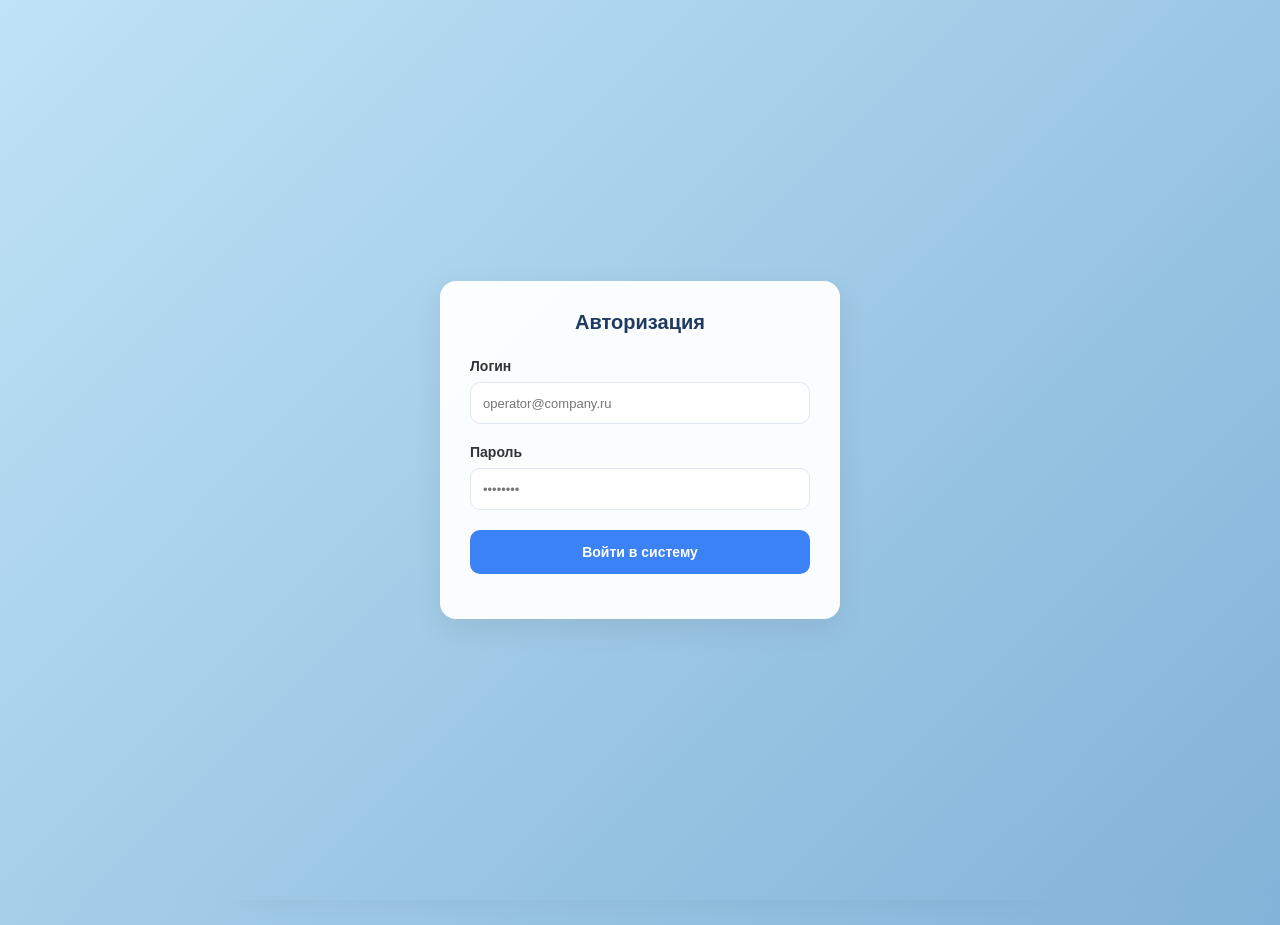
==== commit 573a2935: "ппа2" ====
--- a/breaks.html
+++ b/breaks.html
@@ -2,7 +2,8 @@
 <html lang="ru">
 <head>
     <meta charset="UTF-8">
-    <link rel="icon" type="image/jpg" href="favicon.jpg">
+    <link rel="icon" type="image/jpeg" href="./favicon.jpg?v=2">
+    <link rel="shortcut icon" type="image/jpeg" href="./favicon.jpg?v=2">
     <meta name="viewport" content="width=device-width, initial-scale=1.0">
     <title>Панель перерывов</title>
     <!-- Подключаем наш общий премиальный стиль -->
@@ -75,8 +76,7 @@
                 
                 <button id="theme-btn" class="btn-theme-toggle" onclick="toggleTheme()" title="Сменить тему">☀️</button>
                 <button class="btn-back-channel hide" id="btn-back-to-id" style="font-weight: 600; color: #a855f7; border-color: rgba(168, 85, 247, 0.3);">🚌 В ИД 2.0</button>                <button class="btn-back-channel" onclick="goToChannelSelection()">◀ Канал связи</button>
-                <button class="btn-theme-toggle" onclick="clearMyBookings()" title="Сбросить мои брони" style="width: auto; padding: 0 15px; font-size: 12px; font-weight: 600; color: #ff5f56; border-color: rgba(255, 95, 86, 0.3);">🗑 Сбросить все</button>
-                <button class="btn-mac-logout" onclick="logout()">🚪 ВЫЙТИ</button>
+                <button class="btn-mac-danger" onclick="clearMyBookings()" title="Сбросить мои будущие брони">🗑 Сбросить все</button>                <button class="btn-mac-logout" onclick="logout()">🚪 ВЫЙТИ</button>
             </div>
     </div>
 
--- a/style.css
+++ b/style.css
@@ -1662,4 +1662,51 @@
 .op-stats-hover span {
     font-weight: 700;
     color: #00aeef; /* Твой фирменный синий цвет */
+}
+
+/* Кнопка сброса в стиле macOS (Белая, при наведении — красная) */
+.btn-mac-danger {
+    background: transparent;
+    border: 1px solid var(--border-color);
+    color: var(--text-main);
+    padding: 6px 14px;
+    border-radius: 6px;
+    font-size: 12px;
+    font-weight: 600;
+    cursor: pointer;
+    transition: all 0.2s ease;
+    display: inline-flex;
+    align-items: center;
+    gap: 6px;
+}
+
+.btn-mac-danger:hover {
+    background: #ff5f56;
+    border-color: #ff5f56;
+    color: #ffffff;
+    box-shadow: 0 2px 8px rgba(255, 95, 86, 0.3);
+}
+
+.btn-mac-danger:active {
+    transform: scale(0.97);
+}
+
+/* Живой ховер для круглых кнопок с иконками (Обновление и Тема) */
+.btn-theme-toggle {
+    background: transparent;
+    border: 1px solid var(--border-color);
+    color: var(--text-main);
+    cursor: pointer;
+    transition: all 0.2s ease;
+}
+
+.btn-theme-toggle:hover {
+    background: var(--bg-element);
+    border-color: var(--primary);
+    box-shadow: 0 2px 8px rgba(0, 174, 239, 0.2);
+    transform: translateY(-1px);
+}
+
+.btn-theme-toggle:active {
+    transform: scale(0.95);
 }
